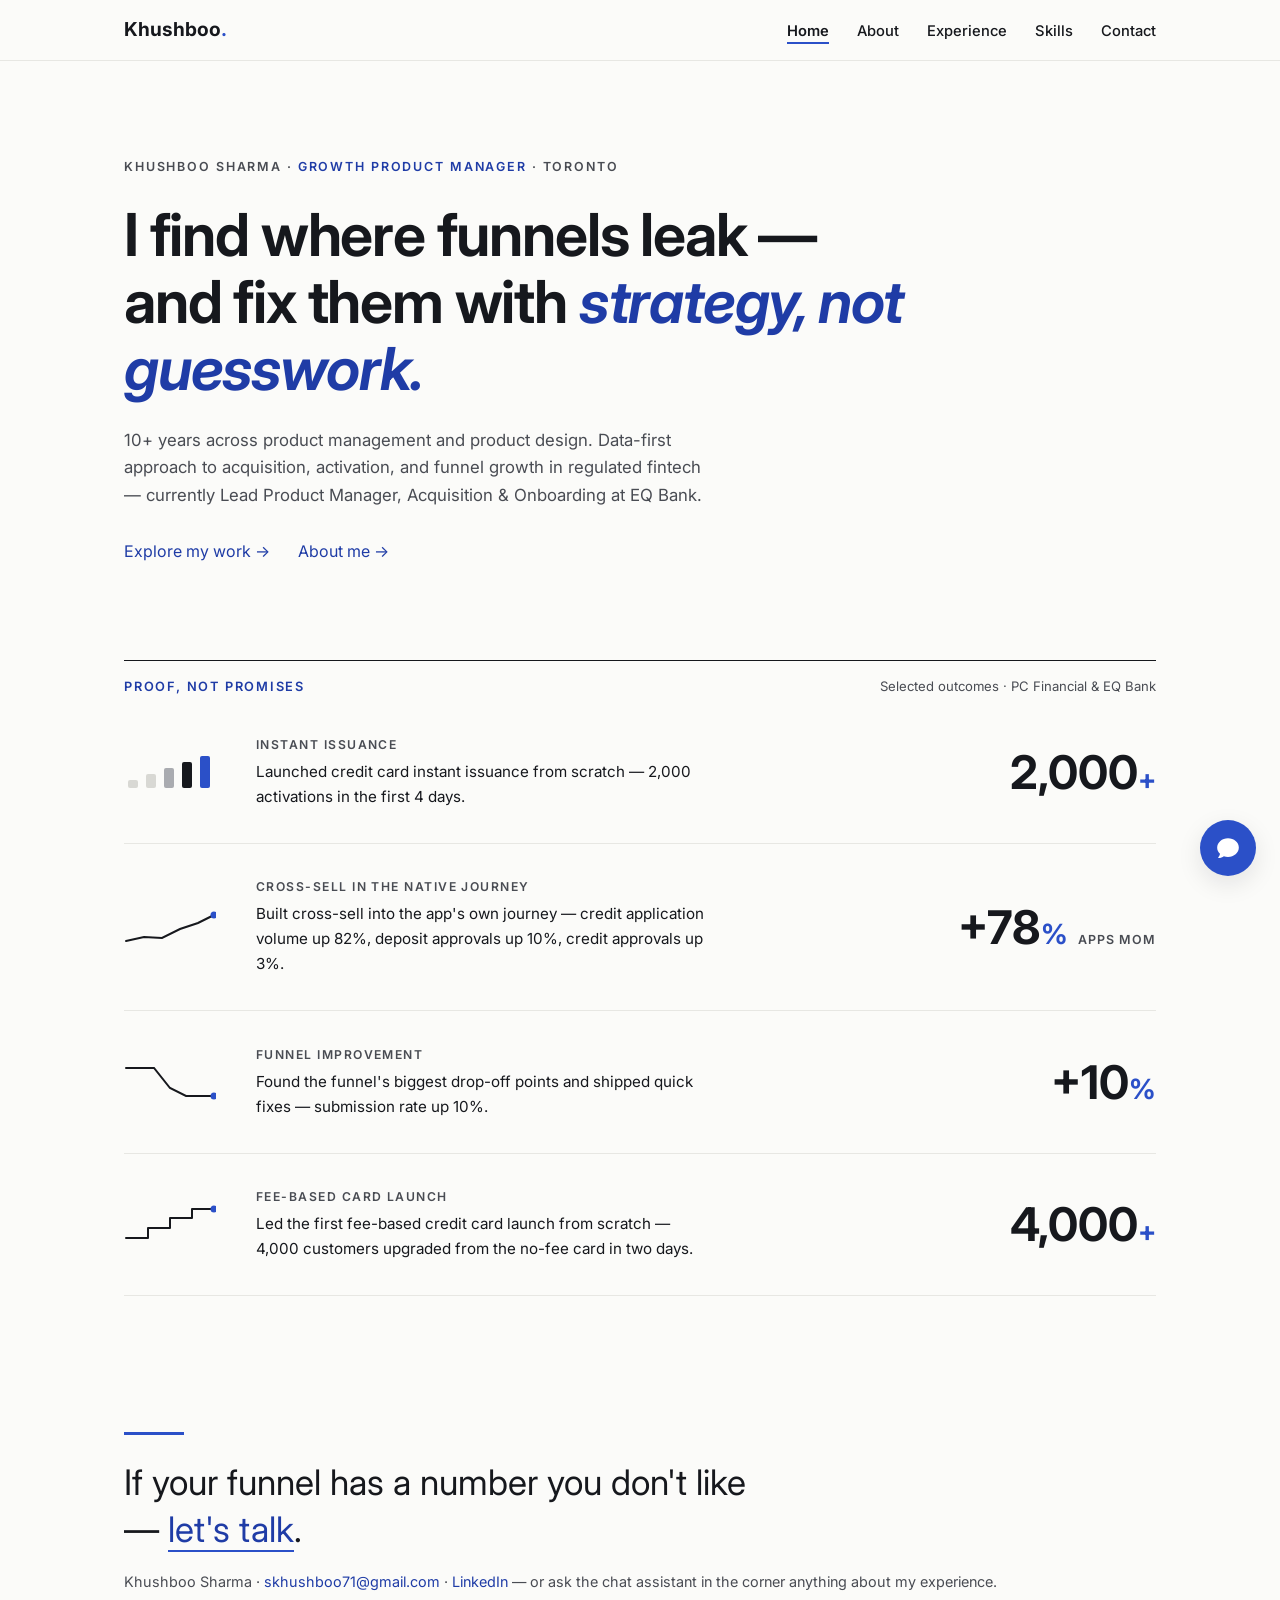
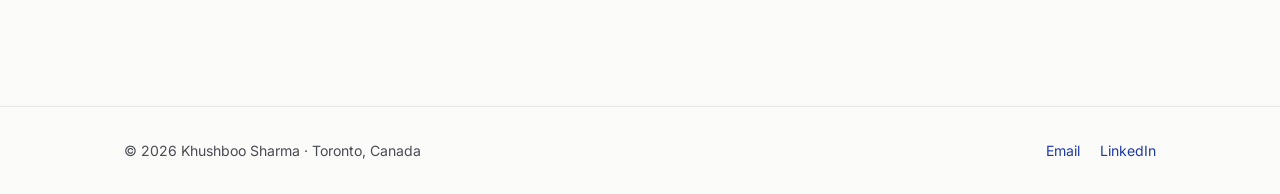
==== index.html @ eda13262 "Add files via upload" ====
<!DOCTYPE html>
<html lang="en">
<head>
  <meta charset="UTF-8" />
  <meta name="viewport" content="width=device-width, initial-scale=1.0" />
  <title>Khushboo Sharma — Growth Product Manager</title>
  <meta name="description" content="Khushboo Sharma — Growth Product Manager in Toronto. Data-first approach to acquisition, activation, and funnel growth in regulated fintech. Currently Lead PM at EQ Bank." />
  <link rel="preconnect" href="https://fonts.googleapis.com" />
  <link rel="preconnect" href="https://fonts.gstatic.com" crossorigin />
  <link href="https://fonts.googleapis.com/css2?family=Inter:ital,opsz,wght@0,14..32,100..900;1,14..32,100..900&display=swap" rel="stylesheet" />
  <link rel="stylesheet" href="styles.css" />
</head>
<body class="home-ledger">
  <a class="skip-link" href="#main">Skip to content</a>

  <nav class="site-nav" aria-label="Main navigation">
    <div class="nav-inner">
      <a class="nav-logo" href="index.html">Khushboo<span>.</span></a>
      <button class="nav-toggle" aria-label="Toggle menu" aria-expanded="false">
        <span></span><span></span><span></span>
      </button>
      <ul class="nav-links">
        <li><a href="index.html">Home</a></li>
        <li><a href="about.html">About</a></li>
        <li><a href="experience.html">Experience</a></li>
        <li><a href="skills.html">Skills</a></li>
        <li><a href="contact.html">Contact</a></li>
      </ul>
    </div>
  </nav>

  <main id="main">
    <!-- ================= Hero ================= -->
    <header class="hero-ledger">
      <div class="container">
        <p class="hero-kicker">Khushboo Sharma · <b>Growth Product Manager</b> · Toronto</p>
        <h1 class="hero-thesis">I find where funnels leak — and fix them with <em>strategy, not guesswork.</em></h1>
        <p class="hero-sub">10+ years across product management and product design. Data-first approach to acquisition, activation, and funnel growth in regulated fintech — currently Lead Product Manager, Acquisition &amp; Onboarding at EQ&nbsp;Bank.</p>
        <div class="hero-links">
          <a class="link-grow" href="experience.html">Explore my work &rarr;</a>
          <a class="link-grow" href="about.html">About me &rarr;</a>
        </div>
      </div>
    </header>

    <!-- ================= Evidence ledger ================= -->
    <section class="section" style="padding-top: 1.5rem;" aria-labelledby="proof-heading">
      <div class="container">
        <div class="ledger-head">
          <p class="section-label" id="proof-heading">Proof, not promises</p>
          <p class="ledger-note">Selected outcomes · PC Financial &amp; EQ Bank</p>
        </div>

        <div class="ledger-row">
          <div class="ledger-glyph" aria-hidden="true">
            <svg width="92" height="40" viewBox="0 0 92 40">
              <rect x="4"  y="28" width="10" height="8"  rx="2" fill="#D8D8D4"/>
              <rect x="22" y="22" width="10" height="14" rx="2" fill="#D8D8D4"/>
              <rect x="40" y="16" width="10" height="20" rx="2" fill="#A9ABB0"/>
              <rect x="58" y="10" width="10" height="26" rx="2" fill="#16181D"/>
              <rect x="76" y="4"  width="10" height="32" rx="2" fill="#2B50C8"/>
            </svg>
          </div>
          <div class="ledger-story">
            <p class="ledger-problem">Instant issuance</p>
            <p class="ledger-how">Launched credit card instant issuance from scratch — 2,000 activations in the first 4 days.</p>
          </div>
          <p class="ledger-num">2,000<small>+</small></p>
        </div>

        <div class="ledger-row">
          <div class="ledger-glyph" aria-hidden="true">
            <svg width="92" height="40" viewBox="0 0 92 40">
              <path d="M2 34 L20 30 L38 31 L56 22 L74 16 L90 8" fill="none" stroke="#16181D" stroke-width="2" stroke-linecap="round"/>
              <circle cx="90" cy="8" r="3.5" fill="#2B50C8"/>
            </svg>
          </div>
          <div class="ledger-story">
            <p class="ledger-problem">Cross-sell in the native journey</p>
            <p class="ledger-how">Built cross-sell into the app's own journey — credit application volume up 82%, deposit approvals up 10%, credit approvals up 3%.</p>
          </div>
          <p class="ledger-num">+78<small>%</small>&nbsp;<span class="ledger-unit">apps&nbsp;MoM</span></p>
        </div>

        <div class="ledger-row">
          <div class="ledger-glyph" aria-hidden="true">
            <svg width="92" height="40" viewBox="0 0 92 40">
              <path d="M2 6 L30 6 L46 26 L62 34 L90 34" fill="none" stroke="#16181D" stroke-width="2" stroke-linecap="round"/>
              <circle cx="90" cy="34" r="3.5" fill="#2B50C8"/>
            </svg>
          </div>
          <div class="ledger-story">
            <p class="ledger-problem">Funnel improvement</p>
            <p class="ledger-how">Found the funnel's biggest drop-off points and shipped quick fixes — submission rate up 10%.</p>
          </div>
          <p class="ledger-num">+10<small>%</small></p>
        </div>

        <div class="ledger-row">
          <div class="ledger-glyph" aria-hidden="true">
            <svg width="92" height="40" viewBox="0 0 92 40">
              <path d="M2 34 L24 34 L24 24 L46 24 L46 14 L68 14 L68 5 L90 5" fill="none" stroke="#16181D" stroke-width="2" stroke-linecap="round" stroke-linejoin="round"/>
              <circle cx="90" cy="5" r="3.5" fill="#2B50C8"/>
            </svg>
          </div>
          <div class="ledger-story">
            <p class="ledger-problem">Fee-based card launch</p>
            <p class="ledger-how">Led the first fee-based credit card launch from scratch — 4,000 customers upgraded from the no-fee card in two days.</p>
          </div>
          <p class="ledger-num">4,000<small>+</small></p>
        </div>
      </div>
    </section>

    <!-- ================= Memo sign-off ================= -->
    <section class="signoff" aria-labelledby="signoff-heading">
      <div class="container">
        <div class="signoff-rule" aria-hidden="true"></div>
        <p class="signoff-line" id="signoff-heading">If your funnel has a number you don't like — <a href="mailto:skhushboo71@gmail.com">let's talk</a>.</p>
        <p class="signoff-sig">Khushboo Sharma · <a href="mailto:skhushboo71@gmail.com">skhushboo71@gmail.com</a> · <a href="https://www.linkedin.com/in/khushboo-sharma27" target="_blank" rel="noopener">LinkedIn</a> — or ask the chat assistant in the corner anything about my experience.</p>
      </div>
    </section>
  </main>

  <footer class="site-footer">
    <div class="footer-inner">
      <p>© 2026 Khushboo Sharma · Toronto, Canada</p>
      <div class="footer-links">
        <a class="link-grow" href="mailto:skhushboo71@gmail.com">Email</a>
        <a class="link-grow" href="https://www.linkedin.com/in/khushboo-sharma27" target="_blank" rel="noopener">LinkedIn</a>
      </div>
    </div>
  </footer>

  <script src="chat.js"></script>
</body>
</html>
---- styles.css ----
/* ============================================================
   Khushboo Sharma — Portfolio
   Design system: "Chalk & Cobalt"
   ============================================================ */

:root {
  --bg: #FBFBF9;
  --ink: #16181D;
  --muted: #494C53;
  --accent: #2B50C8;
  --accent-dark: #1F3CA6;
  --surface: #FFFFFF;
  --border: #E7E7E3;
  --shadow: 0 2px 12px rgba(22, 24, 29, 0.06);
  --shadow-lift: 0 8px 24px rgba(22, 24, 29, 0.10);
  --serif: "Inter", -apple-system, BlinkMacSystemFont, "Segoe UI", sans-serif;
  --sans: "Inter", -apple-system, BlinkMacSystemFont, "Segoe UI", sans-serif;
  --max-width: 1080px;
  --radius: 12px;
}

* { box-sizing: border-box; margin: 0; padding: 0; }

html { scroll-behavior: smooth; }

body {
  background: var(--bg);
  color: var(--ink);
  font-family: var(--sans);
  font-size: 1rem;
  line-height: 1.65;
  -webkit-font-smoothing: antialiased;
}

/* ---------- Typography ---------- */
h1, h2, h3 { font-family: var(--serif); font-weight: 600; line-height: 1.15; letter-spacing: -0.02em; }
h1 { font-size: clamp(2.4rem, 6vw, 4.2rem); letter-spacing: -0.02em; }
h2 { font-size: clamp(1.6rem, 3.5vw, 2.2rem); margin-bottom: 0.75rem; }
h3 { font-size: 1.25rem; margin-bottom: 0.35rem; }

p { color: var(--muted); }
strong { color: var(--ink); }

a { color: var(--accent-dark); text-decoration: none; }

/* Underline-grow micro-interaction for inline links */
.link-grow {
  position: relative;
  color: var(--accent-dark);
}
.link-grow::after {
  content: "";
  position: absolute;
  left: 0; bottom: -2px;
  width: 100%; height: 2px;
  background: var(--accent);
  transform: scaleX(0);
  transform-origin: left;
  transition: transform 0.25s ease;
}
.link-grow:hover::after,
.link-grow:focus-visible::after { transform: scaleX(1); }

/* ---------- Layout ---------- */
.container {
  max-width: var(--max-width);
  margin: 0 auto;
  padding: 0 1.5rem;
}

.section { padding: 4rem 0; }
.section-label {
  font-size: 0.8rem;
  font-weight: 600;
  text-transform: uppercase;
  letter-spacing: 0.14em;
  color: var(--accent-dark);
  margin-bottom: 0.5rem;
}

/* ---------- Skip link (a11y) ---------- */
.skip-link {
  position: absolute;
  left: -9999px;
  top: 0;
  background: var(--ink);
  color: #fff;
  padding: 0.6rem 1rem;
  z-index: 200;
  border-radius: 0 0 8px 0;
}
.skip-link:focus { left: 0; }

/* ---------- Nav ---------- */
.site-nav {
  position: sticky;
  top: 0;
  z-index: 100;
  background: rgba(251, 251, 249, 0.92);
  backdrop-filter: blur(8px);
  border-bottom: 1px solid var(--border);
}
.nav-inner {
  max-width: var(--max-width);
  margin: 0 auto;
  padding: 0.9rem 1.5rem;
  display: flex;
  align-items: center;
  justify-content: space-between;
}
.nav-logo {
  font-family: var(--serif);
  font-size: 1.2rem;
  font-weight: 700;
  color: var(--ink);
}
.nav-logo span { color: var(--accent); }

.nav-links {
  display: flex;
  gap: 1.75rem;
  list-style: none;
}
.nav-links a {
  color: var(--ink);
  font-size: 0.92rem;
  font-weight: 500;
  padding: 0.25rem 0;
  position: relative;
}
.nav-links a::after {
  content: "";
  position: absolute;
  left: 0; bottom: 0;
  width: 100%; height: 2px;
  background: var(--accent);
  transform: scaleX(0);
  transform-origin: left;
  transition: transform 0.25s ease;
}
.nav-links a:hover::after,
.nav-links a:focus-visible::after,
.nav-links a[aria-current="page"]::after { transform: scaleX(1); }
.nav-links a[aria-current="page"] { color: var(--ink); font-weight: 600; }

/* Hamburger */
.nav-toggle {
  display: none;
  background: none;
  border: none;
  cursor: pointer;
  padding: 0.5rem;
  flex-direction: column;
  gap: 5px;
}
.nav-toggle span {
  display: block;
  width: 22px; height: 2px;
  background: var(--ink);
  transition: transform 0.25s ease, opacity 0.25s ease;
}
.nav-toggle[aria-expanded="true"] span:nth-child(1) { transform: translateY(7px) rotate(45deg); }
.nav-toggle[aria-expanded="true"] span:nth-child(2) { opacity: 0; }
.nav-toggle[aria-expanded="true"] span:nth-child(3) { transform: translateY(-7px) rotate(-45deg); }

@media (max-width: 720px) {
  .nav-toggle { display: flex; }
  .nav-links {
    display: none;
    position: absolute;
    top: 100%;
    left: 0; right: 0;
    flex-direction: column;
    gap: 0;
    background: var(--bg);
    border-bottom: 1px solid var(--border);
    padding: 0.5rem 0;
  }
  .nav-links.open { display: flex; }
  .nav-links li { width: 100%; }
  .nav-links a {
    display: block;
    padding: 0.85rem 1.5rem;
  }
  .nav-links a::after { display: none; }
  .nav-links a[aria-current="page"] {
    border-left: 3px solid var(--accent);
    background: rgba(43, 80, 200, 0.06);
  }
}

/* ---------- Hero ---------- */
.hero {
  position: relative;
  padding: 6rem 0 4.5rem;
  overflow: hidden;
}
.hero-name { margin-bottom: 0.75rem; }
.hero-tagline {
  font-family: var(--serif);
  font-size: clamp(1.3rem, 3vw, 1.9rem);
  color: var(--accent-dark);
  min-height: 2.6rem;
  margin-bottom: 1.25rem;
}
.hero-tagline .rotator {
  display: inline-block;
  animation: taglineIn 0.5s ease;
}
@keyframes taglineIn {
  from { opacity: 0; transform: translateY(8px); }
  to   { opacity: 1; transform: translateY(0); }
}
.hero-position {
  max-width: 620px;
  font-size: 1.1rem;
  margin-bottom: 2rem;
}

/* Geometric accent motif */
.hero-motif {
  position: absolute;
  top: -80px; right: -80px;
  width: 340px; height: 340px;
  border-radius: 50%;
  background: radial-gradient(circle, rgba(43, 80, 200, 0.14) 0%, rgba(43, 80, 200, 0) 70%);
  pointer-events: none;
}
.hero-lines {
  position: absolute;
  bottom: 30px; right: 8%;
  width: 160px;
  pointer-events: none;
  opacity: 0.7;
}
.hero-lines span {
  display: block;
  height: 1px;
  background: var(--accent);
  margin-bottom: 12px;
}
.hero-lines span:nth-child(2) { width: 70%; }
.hero-lines span:nth-child(3) { width: 40%; }
@media (max-width: 720px) {
  .hero { padding: 3.5rem 0 3rem; }
  .hero-lines { display: none; }
}

/* ---------- Buttons ---------- */
.btn {
  display: inline-block;
  padding: 0.75rem 1.6rem;
  border-radius: 8px;
  font-size: 0.95rem;
  font-weight: 600;
  font-family: var(--sans);
  cursor: pointer;
  border: 1px solid transparent;
  transition: transform 0.2s ease, box-shadow 0.2s ease, background 0.2s ease;
}
.btn-primary { background: var(--accent); color: #fff; }
.btn-primary:hover, .btn-primary:focus-visible {
  background: var(--accent-dark);
  transform: translateY(-2px);
  box-shadow: var(--shadow-lift);
}
.btn-secondary {
  background: transparent;
  color: var(--ink);
  border-color: var(--ink);
}
.btn-secondary:hover, .btn-secondary:focus-visible {
  transform: translateY(-2px);
  box-shadow: var(--shadow);
}
.btn-row { display: flex; gap: 1rem; flex-wrap: wrap; }

/* ---------- Stats ---------- */
.stats-grid {
  display: grid;
  grid-template-columns: repeat(auto-fit, minmax(210px, 1fr));
  gap: 1.25rem;
}
.stat-card {
  background: var(--surface);
  border: 1px solid var(--border);
  border-radius: var(--radius);
  box-shadow: var(--shadow);
  padding: 1.75rem 1.5rem;
  transition: transform 0.2s ease, box-shadow 0.2s ease;
}
.stat-card:hover { transform: translateY(-3px); box-shadow: var(--shadow-lift); }
.stat-number {
  font-family: var(--serif);
  font-size: 2.2rem;
  font-weight: 700;
  color: var(--accent);
  line-height: 1.1;
  margin-bottom: 0.4rem;
}
.stat-label { font-size: 0.92rem; color: var(--muted); }

/* ---------- Cards (generic) ---------- */
.card {
  background: var(--surface);
  border: 1px solid var(--border);
  border-radius: var(--radius);
  box-shadow: var(--shadow);
  padding: 1.75rem;
}
.card-grid {
  display: grid;
  grid-template-columns: repeat(auto-fit, minmax(280px, 1fr));
  gap: 1.25rem;
}

/* ---------- Experience timeline ---------- */
.timeline { position: relative; padding-left: 1.75rem; }
.timeline::before {
  content: "";
  position: absolute;
  left: 6px; top: 8px; bottom: 8px;
  width: 2px;
  background: var(--border);
}
.timeline-entry { position: relative; margin-bottom: 2.5rem; }
.timeline-entry::before {
  content: "";
  position: absolute;
  left: -1.75rem;
  top: 8px;
  width: 14px; height: 14px;
  border-radius: 50%;
  background: var(--bg);
  border: 3px solid var(--accent);
}
.timeline-company {
  font-family: var(--serif);
  font-size: 1.35rem;
  font-weight: 600;
  margin-bottom: 0.15rem;
}
.timeline-meta {
  font-size: 0.88rem;
  color: var(--muted);
  margin-bottom: 1rem;
}
.role-card {
  background: var(--surface);
  border: 1px solid var(--border);
  border-radius: var(--radius);
  box-shadow: var(--shadow);
  padding: 1.5rem;
  margin-bottom: 1rem;
}
.role-title { font-size: 1.08rem; font-weight: 600; font-family: var(--sans); }
.role-dates { font-size: 0.85rem; color: var(--muted); margin-bottom: 0.75rem; }
.role-card ul { padding-left: 1.2rem; }
.role-card li { color: var(--muted); margin-bottom: 0.45rem; font-size: 0.95rem; }
.role-card li strong { color: var(--accent-dark); }

/* ---------- Skills ---------- */
.skill-category { margin-bottom: 2rem; }
.skill-tags { display: flex; flex-wrap: wrap; gap: 0.6rem; margin-top: 0.75rem; }
.skill-tag {
  background: var(--surface);
  border: 1px solid var(--border);
  border-radius: 999px;
  padding: 0.4rem 1rem;
  font-size: 0.88rem;
  color: var(--ink);
  transition: border-color 0.2s ease, transform 0.2s ease;
}
.skill-tag:hover { border-color: var(--accent); transform: translateY(-2px); }

/* ---------- About lists ---------- */
.info-list { list-style: none; }
.info-list li {
  padding: 1rem 0;
  border-bottom: 1px solid var(--border);
  color: var(--muted);
}
.info-list li:last-child { border-bottom: none; }
.info-list .item-title { color: var(--ink); font-weight: 600; display: block; }
.info-list .item-sub { font-size: 0.9rem; }

/* ---------- Contact ---------- */
.contact-card {
  text-align: center;
  max-width: 560px;
  margin: 0 auto;
  padding: 3rem 2rem;
}
.contact-methods {
  display: flex;
  justify-content: center;
  gap: 1rem;
  flex-wrap: wrap;
  margin-top: 1.75rem;
}

/* ---------- Footer ---------- */
.site-footer {
  border-top: 1px solid var(--border);
  padding: 2rem 0;
  margin-top: 2rem;
}
.footer-inner {
  max-width: var(--max-width);
  margin: 0 auto;
  padding: 0 1.5rem;
  display: flex;
  justify-content: space-between;
  align-items: center;
  flex-wrap: wrap;
  gap: 1rem;
  font-size: 0.88rem;
  color: var(--muted);
}
.footer-links { display: flex; gap: 1.25rem; }

/* ---------- Fade-in on scroll ---------- */
.fade-in {
  opacity: 0;
  transform: translateY(16px);
  transition: opacity 0.6s ease, transform 0.6s ease;
}
.fade-in.visible { opacity: 1; transform: translateY(0); }
@media (prefers-reduced-motion: reduce) {
  .fade-in { opacity: 1; transform: none; transition: none; }
  .hero-tagline .rotator { animation: none; }
  html { scroll-behavior: auto; }
}

/* ============================================================
   Chat widget
   ============================================================ */
.chat-fab {
  position: fixed;
  bottom: 1.5rem;
  right: 1.5rem;
  width: 56px; height: 56px;
  border-radius: 50%;
  background: var(--accent);
  border: none;
  cursor: pointer;
  box-shadow: var(--shadow-lift);
  display: flex;
  align-items: center;
  justify-content: center;
  z-index: 150;
  transition: transform 0.2s ease, background 0.2s ease;
}
.chat-fab:hover, .chat-fab:focus-visible { background: var(--accent-dark); transform: translateY(-2px) scale(1.04); }
.chat-fab svg { width: 26px; height: 26px; fill: #fff; }

.chat-panel {
  position: fixed;
  bottom: 6.5rem;
  right: 1.5rem;
  width: 360px;
  max-width: calc(100vw - 2rem);
  max-height: min(520px, calc(100vh - 8rem));
  background: var(--surface);
  border: 1px solid var(--border);
  border-radius: 16px;
  box-shadow: var(--shadow-lift);
  display: flex;
  flex-direction: column;
  overflow: hidden;
  z-index: 150;
  opacity: 0;
  transform: translateY(12px) scale(0.98);
  pointer-events: none;
  transition: opacity 0.25s ease, transform 0.25s ease;
}
.chat-panel.open {
  opacity: 1;
  transform: translateY(0) scale(1);
  pointer-events: auto;
}
@media (max-width: 480px) {
  .chat-panel { right: 1rem; bottom: 6rem; }
  .chat-fab { right: 1rem; bottom: 1.25rem; }
}

.chat-header {
  background: var(--ink);
  color: #fff;
  padding: 0.9rem 1.1rem;
  display: flex;
  align-items: center;
  justify-content: space-between;
}
.chat-header h2 {
  font-family: var(--serif);
  font-size: 1.05rem;
  margin: 0;
  color: #fff;
}
.chat-header .chat-sub { font-size: 0.75rem; opacity: 0.75; }
.chat-close {
  background: none;
  border: none;
  color: #fff;
  font-size: 1.3rem;
  line-height: 1;
  cursor: pointer;
  padding: 0.25rem 0.4rem;
  border-radius: 6px;
}
.chat-close:hover, .chat-close:focus-visible { background: rgba(255,255,255,0.15); }

.chat-messages {
  flex: 1;
  overflow-y: auto;
  padding: 1rem;
  display: flex;
  flex-direction: column;
  gap: 0.6rem;
  background: var(--bg);
}
.chat-msg {
  max-width: 85%;
  padding: 0.65rem 0.9rem;
  border-radius: 14px;
  font-size: 0.9rem;
  line-height: 1.5;
}
.chat-msg.bot {
  align-self: flex-start;
  background: var(--surface);
  border: 1px solid var(--border);
  color: var(--ink);
  border-bottom-left-radius: 4px;
}
.chat-msg.user {
  align-self: flex-end;
  background: rgba(43, 80, 200, 0.16);
  border: 1px solid rgba(43, 80, 200, 0.35);
  color: var(--ink);
  border-bottom-right-radius: 4px;
}
.chat-msg a { color: var(--accent-dark); text-decoration: underline; }

.chat-typing {
  align-self: flex-start;
  display: flex;
  gap: 4px;
  padding: 0.75rem 0.9rem;
}
.chat-typing span {
  width: 7px; height: 7px;
  border-radius: 50%;
  background: var(--muted);
  animation: typingBounce 1s infinite ease-in-out;
}
.chat-typing span:nth-child(2) { animation-delay: 0.15s; }
.chat-typing span:nth-child(3) { animation-delay: 0.3s; }
@keyframes typingBounce {
  0%, 60%, 100% { transform: translateY(0); opacity: 0.5; }
  30% { transform: translateY(-4px); opacity: 1; }
}

.chat-chips {
  display: flex;
  flex-wrap: wrap;
  gap: 0.5rem;
  padding: 0 1rem 0.75rem;
  background: var(--bg);
}
.chat-chip {
  background: var(--surface);
  border: 1px solid var(--accent);
  color: var(--accent-dark);
  border-radius: 999px;
  padding: 0.35rem 0.85rem;
  font-size: 0.8rem;
  font-family: var(--sans);
  cursor: pointer;
  transition: background 0.2s ease, color 0.2s ease;
}
.chat-chip:hover, .chat-chip:focus-visible { background: var(--accent); color: #fff; }

.chat-input-row {
  display: flex;
  gap: 0.5rem;
  padding: 0.75rem;
  border-top: 1px solid var(--border);
  background: var(--surface);
}
.chat-input {
  flex: 1;
  border: 1px solid var(--border);
  border-radius: 999px;
  padding: 0.55rem 1rem;
  font-size: 0.9rem;
  font-family: var(--sans);
  background: var(--bg);
  color: var(--ink);
}
.chat-input:focus {
  outline: 2px solid var(--accent);
  outline-offset: 1px;
  border-color: var(--accent);
}
.chat-send {
  background: var(--accent);
  border: none;
  border-radius: 50%;
  width: 40px; height: 40px;
  cursor: pointer;
  display: flex;
  align-items: center;
  justify-content: center;
  transition: background 0.2s ease;
}
.chat-send:hover, .chat-send:focus-visible { background: var(--accent-dark); }
.chat-send svg { width: 18px; height: 18px; fill: #fff; }

/* Focus visibility (a11y) */
a:focus-visible, button:focus-visible {
  outline: 2px solid var(--accent-dark);
  outline-offset: 2px;
}

/* ============================================================
   Homepage — "Data Ledger" (Chalk & Cobalt refresh)
   Static by design: no auto-playing motion anywhere.
   Only hover/focus feedback + transitions.
   ============================================================ */

.home-ledger .hero-ledger { padding: 6rem 0 4.5rem; }

.hero-kicker {
  font-size: 0.78rem;
  font-weight: 600;
  text-transform: uppercase;
  letter-spacing: 0.15em;
  color: var(--muted);
  margin-bottom: 1.5rem;
}
.hero-kicker b { color: var(--accent-dark); font-weight: 600; }

.hero-thesis {
  font-family: var(--serif);
  font-weight: 650;
  font-size: clamp(2.2rem, 4.8vw, 3.7rem);
  line-height: 1.13;
  letter-spacing: -0.02em;
  max-width: 21ch;
}
.hero-thesis em { font-style: italic; color: var(--accent-dark); }

.hero-sub {
  color: var(--muted);
  max-width: 54ch;
  margin-top: 1.5rem;
  font-size: 1.05rem;
}
.hero-links { margin-top: 1.75rem; display: flex; gap: 1.75rem; flex-wrap: wrap; }

/* ---------- Ledger ---------- */
.ledger-head {
  display: flex;
  justify-content: space-between;
  align-items: baseline;
  gap: 1rem;
  border-top: 1px solid var(--ink);
  padding-top: 0.9rem;
  margin-bottom: 0.25rem;
  flex-wrap: wrap;
}
.ledger-head .section-label { margin-bottom: 0; }
.ledger-head .ledger-note { font-size: 0.82rem; color: var(--muted); }

.ledger-row {
  display: grid;
  grid-template-columns: 92px 1fr auto;
  gap: 2.5rem;
  align-items: center;
  padding: 2.1rem 0;
  border-bottom: 1px solid var(--border);
  transition: border-color 0.25s ease, padding-left 0.25s ease;
}
.ledger-row:hover { border-color: var(--accent); padding-left: 0.5rem; }
.ledger-glyph svg { display: block; }
.ledger-story { max-width: 46ch; }
.ledger-problem {
  font-size: 0.76rem;
  font-weight: 600;
  text-transform: uppercase;
  letter-spacing: 0.12em;
  color: var(--muted);
  margin-bottom: 0.25rem;
}
.ledger-how { font-size: 0.95rem; color: var(--ink); }
.ledger-num {
  font-family: var(--serif);
  font-weight: 700;
  font-size: clamp(1.9rem, 3.8vw, 2.9rem);
  line-height: 1;
  white-space: nowrap;
  text-align: right;
  color: var(--ink);
}
.ledger-num small { color: var(--accent); font-size: 0.6em; font-weight: 700; }
.ledger-row:hover .ledger-num { color: var(--accent-dark); }

/* ---------- Memo sign-off ---------- */
.signoff { padding: 4.5rem 0 5rem; }
.signoff-rule { width: 60px; height: 3px; background: var(--accent); margin-bottom: 1.5rem; }
.signoff-line {
  font-family: var(--serif);
  font-size: clamp(1.5rem, 3.2vw, 2.2rem);
  line-height: 1.35;
  color: var(--ink);
  max-width: 30ch;
}
.signoff-line a {
  color: var(--accent-dark);
  border-bottom: 2px solid var(--accent);
  transition: border-width 0.15s ease;
}
.signoff-line a:hover, .signoff-line a:focus-visible { border-bottom-width: 4px; }
.signoff-sig { margin-top: 1rem; font-size: 0.9rem; color: var(--muted); }
.signoff-sig a { color: var(--accent-dark); }

@media (max-width: 720px) {
  .home-ledger .hero-ledger { padding: 3.5rem 0 3rem; }
  .ledger-row {
    grid-template-columns: 1fr;
    gap: 0.9rem;
    padding: 1.75rem 0;
  }
  .ledger-num { text-align: left; }
  .ledger-row:hover { padding-left: 0; }
}

/* unit caption inside ledger numbers (e.g. "apps MoM") */
.ledger-unit {
  font-family: var(--sans);
  font-size: 0.78rem;
  font-weight: 600;
  text-transform: uppercase;
  letter-spacing: 0.08em;
  color: var(--muted);
}
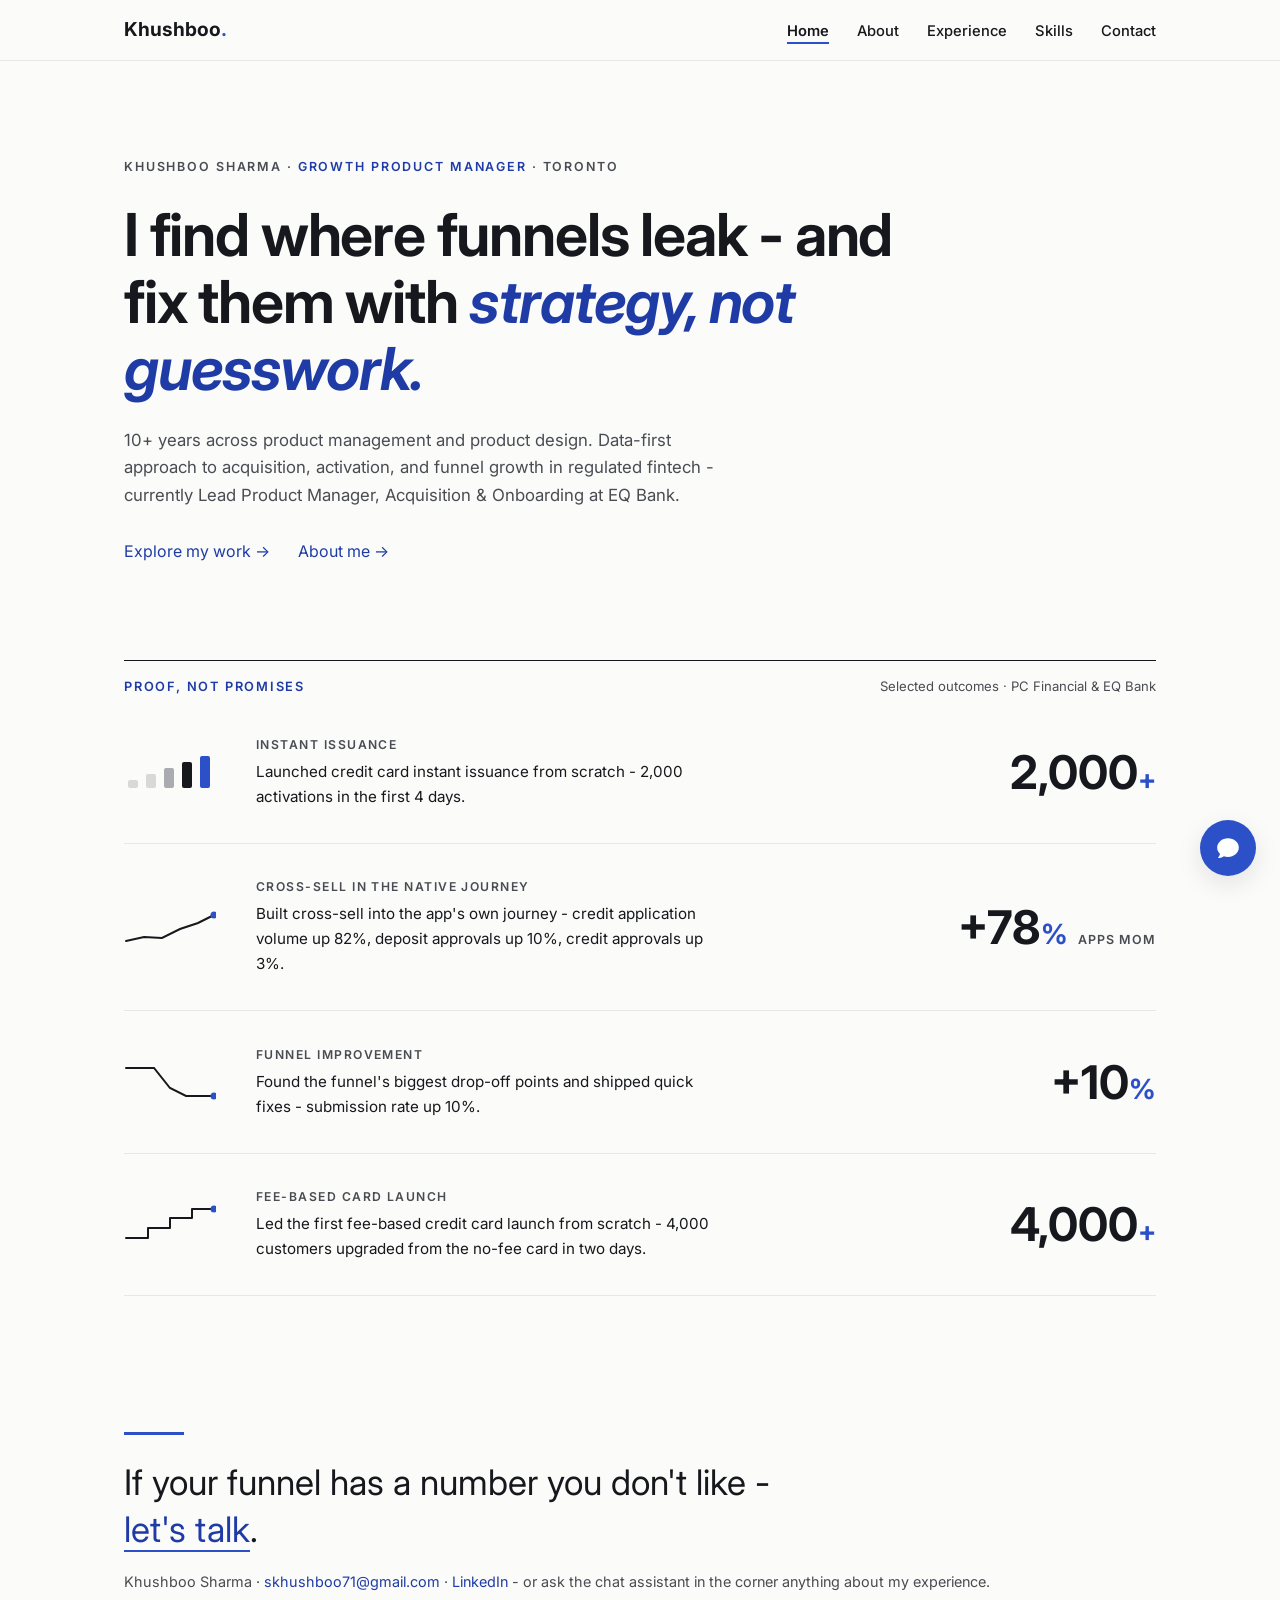
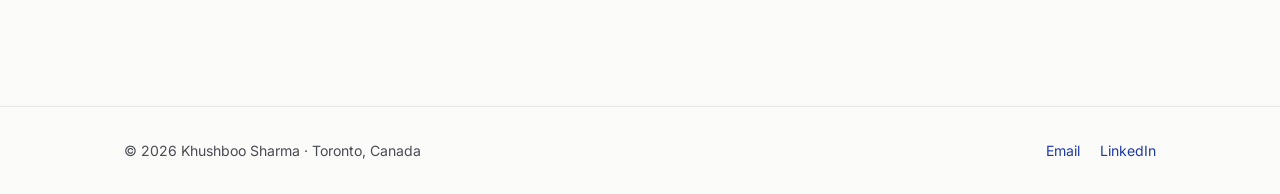
==== commit 81206e4a: "Add files via upload" ====
--- a/index.html
+++ b/index.html
@@ -3,8 +3,8 @@
 <head>
   <meta charset="UTF-8" />
   <meta name="viewport" content="width=device-width, initial-scale=1.0" />
-  <title>Khushboo Sharma — Growth Product Manager</title>
-  <meta name="description" content="Khushboo Sharma — Growth Product Manager in Toronto. Data-first approach to acquisition, activation, and funnel growth in regulated fintech. Currently Lead PM at EQ Bank." />
+  <title>Khushboo Sharma - Growth Product Manager</title>
+  <meta name="description" content="Khushboo Sharma - Growth Product Manager in Toronto. Data-first approach to acquisition, activation, and funnel growth in regulated fintech. Currently Lead PM at EQ Bank." />
   <link rel="preconnect" href="https://fonts.googleapis.com" />
   <link rel="preconnect" href="https://fonts.gstatic.com" crossorigin />
   <link href="https://fonts.googleapis.com/css2?family=Inter:ital,opsz,wght@0,14..32,100..900;1,14..32,100..900&display=swap" rel="stylesheet" />
@@ -34,8 +34,8 @@
     <header class="hero-ledger">
       <div class="container">
         <p class="hero-kicker">Khushboo Sharma · <b>Growth Product Manager</b> · Toronto</p>
-        <h1 class="hero-thesis">I find where funnels leak — and fix them with <em>strategy, not guesswork.</em></h1>
-        <p class="hero-sub">10+ years across product management and product design. Data-first approach to acquisition, activation, and funnel growth in regulated fintech — currently Lead Product Manager, Acquisition &amp; Onboarding at EQ&nbsp;Bank.</p>
+        <h1 class="hero-thesis">I find where funnels leak - and fix them with <em>strategy, not guesswork.</em></h1>
+        <p class="hero-sub">10+ years across product management and product design. Data-first approach to acquisition, activation, and funnel growth in regulated fintech - currently Lead Product Manager, Acquisition &amp; Onboarding at EQ&nbsp;Bank.</p>
         <div class="hero-links">
           <a class="link-grow" href="experience.html">Explore my work &rarr;</a>
           <a class="link-grow" href="about.html">About me &rarr;</a>
@@ -63,7 +63,7 @@
           </div>
           <div class="ledger-story">
             <p class="ledger-problem">Instant issuance</p>
-            <p class="ledger-how">Launched credit card instant issuance from scratch — 2,000 activations in the first 4 days.</p>
+            <p class="ledger-how">Launched credit card instant issuance from scratch - 2,000 activations in the first 4 days.</p>
           </div>
           <p class="ledger-num">2,000<small>+</small></p>
         </div>
@@ -77,7 +77,7 @@
           </div>
           <div class="ledger-story">
             <p class="ledger-problem">Cross-sell in the native journey</p>
-            <p class="ledger-how">Built cross-sell into the app's own journey — credit application volume up 82%, deposit approvals up 10%, credit approvals up 3%.</p>
+            <p class="ledger-how">Built cross-sell into the app's own journey - credit application volume up 82%, deposit approvals up 10%, credit approvals up 3%.</p>
           </div>
           <p class="ledger-num">+78<small>%</small>&nbsp;<span class="ledger-unit">apps&nbsp;MoM</span></p>
         </div>
@@ -91,7 +91,7 @@
           </div>
           <div class="ledger-story">
             <p class="ledger-problem">Funnel improvement</p>
-            <p class="ledger-how">Found the funnel's biggest drop-off points and shipped quick fixes — submission rate up 10%.</p>
+            <p class="ledger-how">Found the funnel's biggest drop-off points and shipped quick fixes - submission rate up 10%.</p>
           </div>
           <p class="ledger-num">+10<small>%</small></p>
         </div>
@@ -105,7 +105,7 @@
           </div>
           <div class="ledger-story">
             <p class="ledger-problem">Fee-based card launch</p>
-            <p class="ledger-how">Led the first fee-based credit card launch from scratch — 4,000 customers upgraded from the no-fee card in two days.</p>
+            <p class="ledger-how">Led the first fee-based credit card launch from scratch - 4,000 customers upgraded from the no-fee card in two days.</p>
           </div>
           <p class="ledger-num">4,000<small>+</small></p>
         </div>
@@ -116,8 +116,8 @@
     <section class="signoff" aria-labelledby="signoff-heading">
       <div class="container">
         <div class="signoff-rule" aria-hidden="true"></div>
-        <p class="signoff-line" id="signoff-heading">If your funnel has a number you don't like — <a href="mailto:skhushboo71@gmail.com">let's talk</a>.</p>
-        <p class="signoff-sig">Khushboo Sharma · <a href="mailto:skhushboo71@gmail.com">skhushboo71@gmail.com</a> · <a href="https://www.linkedin.com/in/khushboo-sharma27" target="_blank" rel="noopener">LinkedIn</a> — or ask the chat assistant in the corner anything about my experience.</p>
+        <p class="signoff-line" id="signoff-heading">If your funnel has a number you don't like - <a href="mailto:skhushboo71@gmail.com">let's talk</a>.</p>
+        <p class="signoff-sig">Khushboo Sharma · <a href="mailto:skhushboo71@gmail.com">skhushboo71@gmail.com</a> · <a href="https://www.linkedin.com/in/khushboo-sharma27" target="_blank" rel="noopener">LinkedIn</a> - or ask the chat assistant in the corner anything about my experience.</p>
       </div>
     </section>
   </main>
